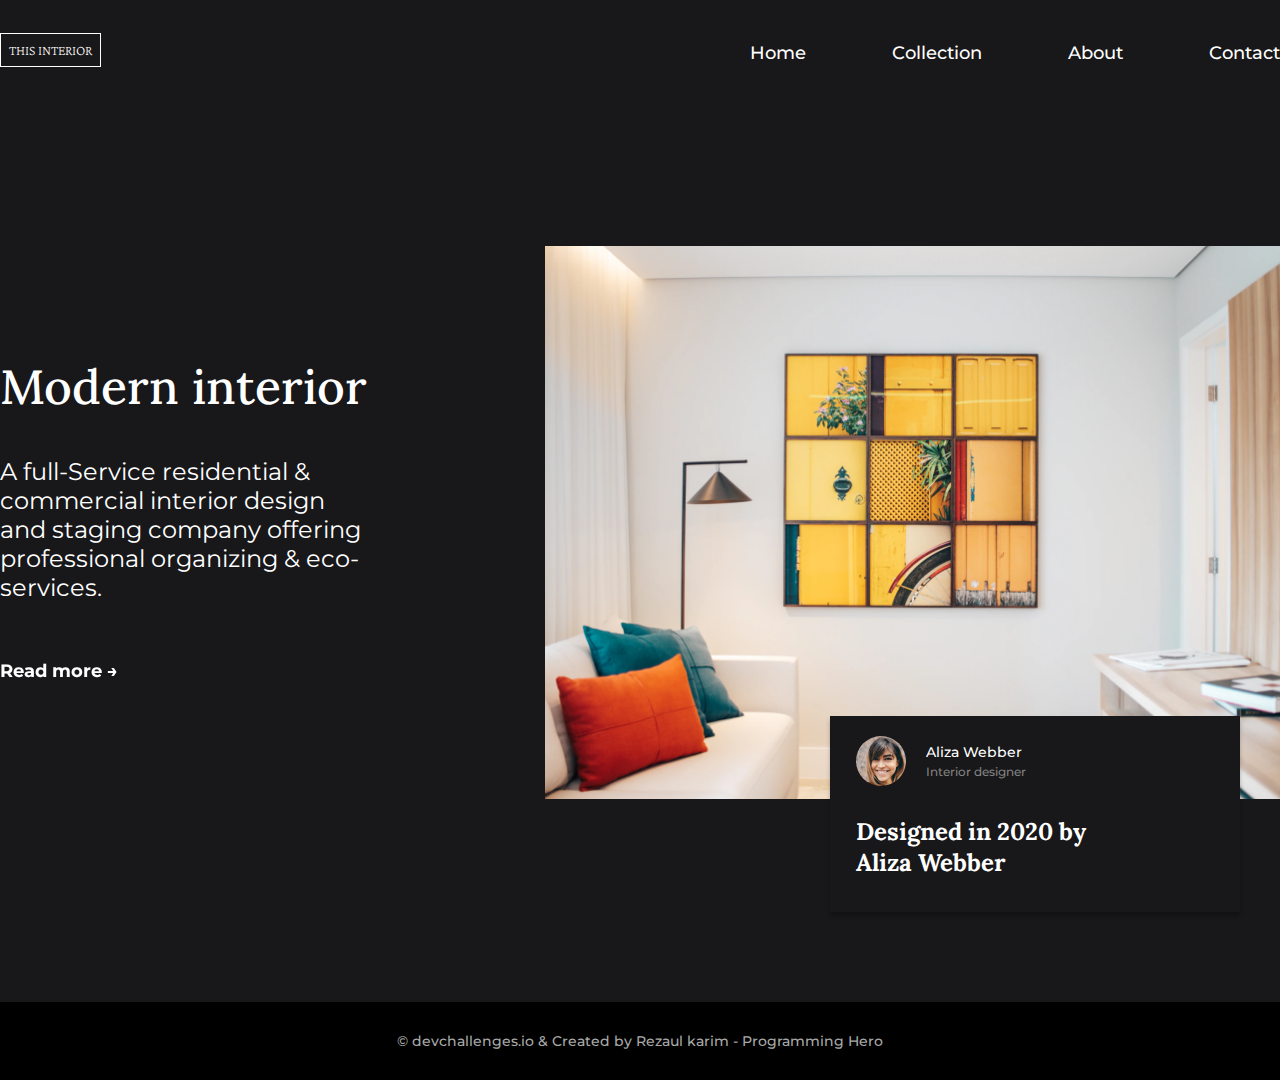
==== interior/index.html @ 589fedf9 "Interior Consultant Done" ====
<!DOCTYPE html>
<html lang="en">
  <head>
    <meta charset="UTF-8" />
    <meta name="viewport" content="width=device-width, initial-scale=1.0" />
    <link
      rel="shortcut icon"
      href="img/devchallenges.png"
      type="image/x-icon"
    />
    <title>Interior consultant</title>
    <!-- fonts -->
    <link
      href="https://fonts.googleapis.com/css2?family=Crimson+Pro:wght@200;400&family=Lora:wght@400;500;600;700&family=Montserrat:wght@300;400;500;600;700;800&display=swap"
      rel="stylesheet"
    />
    <!-- custom style -->
    <link rel="stylesheet" href="default.css" />
    <link rel="stylesheet" href="style.css" />
  </head>
  <body>
    <header class="header">
      <div class="logo-box"><span class="logo">This Interior</span></div>
      <nav class="nav">
        <ul class="nav-list">
          <li class="list-item"><a href="#" class="list-link">Home</a></li>
          <li class="list-item">
            <a href="#" class="list-link">Collection</a>
          </li>
          <li class="list-item"><a href="#" class="list-link">About</a></li>
          <li class="list-item"><a href="#" class="list-link">Contact</a></li>
        </ul>
      </nav>
    </header>
    <main class="main-container">
      <div class="hero-text">
        <h1>Modern interior</h1>
        <p>
          A full-Service residential & commercial interior design and staging
          company offering professional organizing & eco-services.
        </p>
        <a href="#" class="btn">Read more &rarr;</a>
      </div>
      <div class="hero-img">
        <img src="img/photo1.png" alt="Interior Design" />
        <div class="img-caption">
          <div class="designer-info">
            <img src="img/photo2.png" alt="Designer" />
            <div class="designer-name">
              <h4>Aliza Webber</h4>
              <p>Interior designer</p>
            </div>
          </div>
          <h2 class="design-right">
            Designed in 2020 by <span>Aliza Webber</span>
          </h2>
        </div>
      </div>
    </main>
    <footer class="footer">
      <p>
        &copy; devchallenges.io & Created by Rezaul karim - Programming Hero
      </p>
    </footer>
  </body>
</html>
---- interior/default.css ----
* {
  margin: 0;
  padding: 0;
}

*,
*::before,
*::after {
  box-sizing: inherit;
}

html {
  font-size: 62.5%;
  box-sizing: border-box;
  scroll-behavior: smooth;
}
img {
  max-width: 100%;
}
---- interior/style.css ----
body {
  font-family: "Montserrat", sans-serif;
  background: #181719;
  color: #fff;
}
.header {
  padding: 42px 0;
  display: grid;
  grid-template-columns: repeat(2, 1fr);
  max-width: 1290px;
  margin: 0 auto;
}
.logo {
  font-family: "Crimson Pro", serif;
  color: #fff;
  font-size: 14px;
  font-weight: 200;
  text-transform: uppercase;
  padding: 8px;
  border: 1px solid #fff;
}
.nav-list {
  display: flex;
  gap: 86px;
  justify-content: end;
}
.nav-list .list-item {
  list-style: none;
}
.nav-list .list-item .list-link {
  text-decoration: none;
  color: #fff;
  font-family: "Montserrat", sans-serif;
  font-size: 18px;
  font-weight: 500;
  padding-bottom: 8px;
  border-bottom: 2px solid transparent;
  transition: all 0.3s ease;
}
.nav-list .list-item .list-link:hover {
  font-weight: 700;
  border-bottom: 2px solid #fff;
}
.main-container {
  max-width: 1290px;
  margin: 0 auto;
  padding-top: 140px;
  padding-bottom: 200px;
  display: grid;
  grid-template-columns: 1fr 735px;
  gap: 170px;
}
.hero-text {
  align-self: center;
}
.hero-text h1 {
  font-family: "Lora", serif;
  font-size: 48px;
  font-weight: 500;
  line-height: normal;
  margin-bottom: 40px;
}
.hero-text p {
  font-size: 24px;
  font-weight: 400;
  line-height: normal;
  margin-bottom: 48px;
}
.btn {
  display: inline-block;
  color: #fff;
  font-size: 18px;
  font-weight: 700;
  text-decoration: none;
  padding: 10px 0px;
  transition: all 0.3s ease;
  backface-visibility: hidden;
}
.btn:hover {
  transform: scale(1.1);
  backface-visibility: hidden;
  box-shadow: 0 10px 10px rgba(0, 0, 0, 0.5);
}

.hero-img {
  position: relative;
}
.img-caption {
  padding: 20px 26px 34px;
  background: #181719;
  box-shadow: 0px 4px 4px 0px rgba(0, 0, 0, 0.25);
  position: absolute;
  bottom: -110px;
  right: 40px;
  z-index: 2;
  width: 410px;
}

.img-caption img {
  max-width: 50px;
  border-radius: 50%;
}

.img-caption .designer-info {
  display: flex;
  gap: 20px;
}
.img-caption .designer-info .designer-name {
  align-self: center;
}
.img-caption .designer-info .designer-name h4 {
  font-size: 14px;
  font-weight: 500;
  margin-bottom: 3px;
}
.img-caption .designer-info .designer-name p {
  color: #828282;
  font-size: 12px;
  font-weight: 500;
}
.img-caption .design-right {
  font-family: "Lora", serif;
  font-size: 24px;
  font-weight: 700;
  line-height: 1.3;
  margin-top: 30px;
}
.img-caption .design-right span {
  display: block;
}
.footer {
  padding: 30px 0;
  background-color: #000;
}
.footer p {
  color: #a9a9a9;
  text-align: center;
  font-size: 14px;
  font-weight: 500;
}
/* responsive */
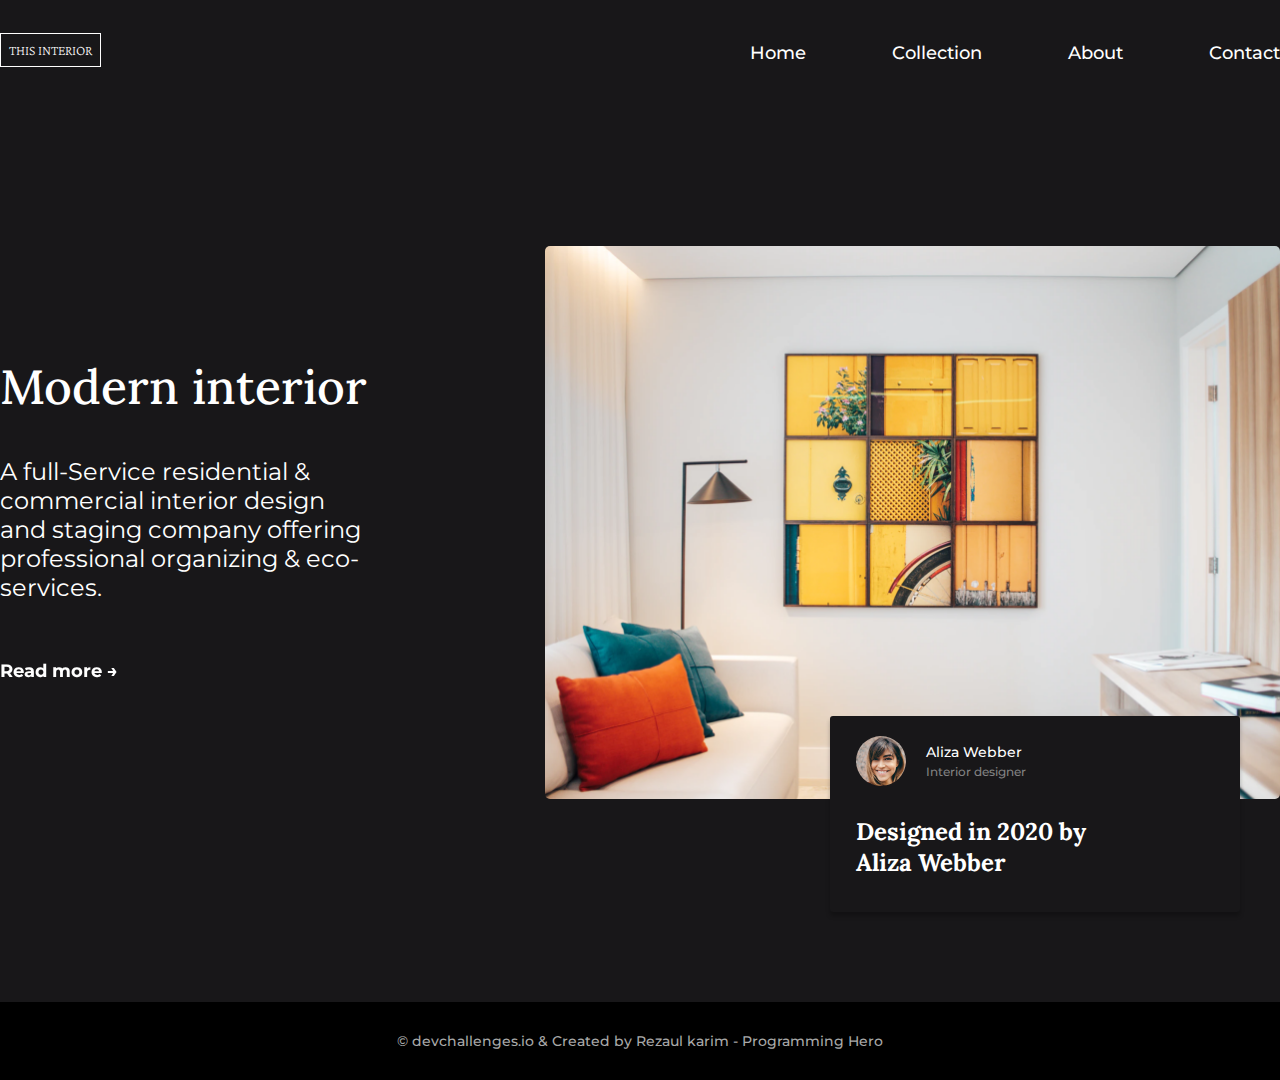
==== commit d256642a: "interior consultant - responsive" ====
--- a/interior/index.html
+++ b/interior/index.html
@@ -62,5 +62,7 @@
         &copy; devchallenges.io & Created by Rezaul karim - Programming Hero
       </p>
     </footer>
+
+    <script src="script.js"></script>
   </body>
 </html>
--- a/interior/style.css
+++ b/interior/style.css
@@ -84,6 +84,9 @@
 
 .hero-img {
   position: relative;
+}
+.hero-img img {
+  border-radius: 5px;
 }
 .img-caption {
   padding: 20px 26px 34px;
@@ -94,13 +97,12 @@
   right: 40px;
   z-index: 2;
   width: 410px;
-}
-
+  border-radius: 3px;
+}
 .img-caption img {
   max-width: 50px;
   border-radius: 50%;
 }
-
 .img-caption .designer-info {
   display: flex;
   gap: 20px;
@@ -139,3 +141,61 @@
   font-weight: 500;
 }
 /* responsive */
+
+@media screen and (max-width: 575px) {
+  body {
+    padding: 10px;
+  }
+  nav {
+    display: none;
+  }
+  .main-container {
+    padding-top: 0;
+    padding-bottom: 150px;
+    grid-template-columns: 1fr;
+    gap: 0;
+  }
+  .hero-text {
+    margin-bottom: 25px;
+  }
+  .hero-text h1 {
+    font-size: 36px;
+    margin-bottom: 25px;
+  }
+  .hero-text p {
+    font-size: 16px;
+    margin-bottom: 25px;
+  }
+  .img-caption {
+    right: 20px;
+  }
+}
+
+@media screen and (min-width: 576px) and (max-width: 992px) {
+  .header {
+    grid-template-columns: 200px 1fr;
+    padding: 40px 20px;
+  }
+  .main-container {
+    grid-template-columns: 1fr 1fr;
+    gap: 50px;
+    padding-left: 20px;
+    padding-right: 20px;
+  }
+  .hero-text {
+    margin-bottom: 25px;
+  }
+  .hero-text h1 {
+    font-size: 40px;
+  }
+  .hero-text p {
+    font-size: 20px;
+  }
+  .img-caption {
+    right: 20px;
+    width: 300px;
+  }
+  .img-caption .design-right {
+    font-size: 20px;
+  }
+}
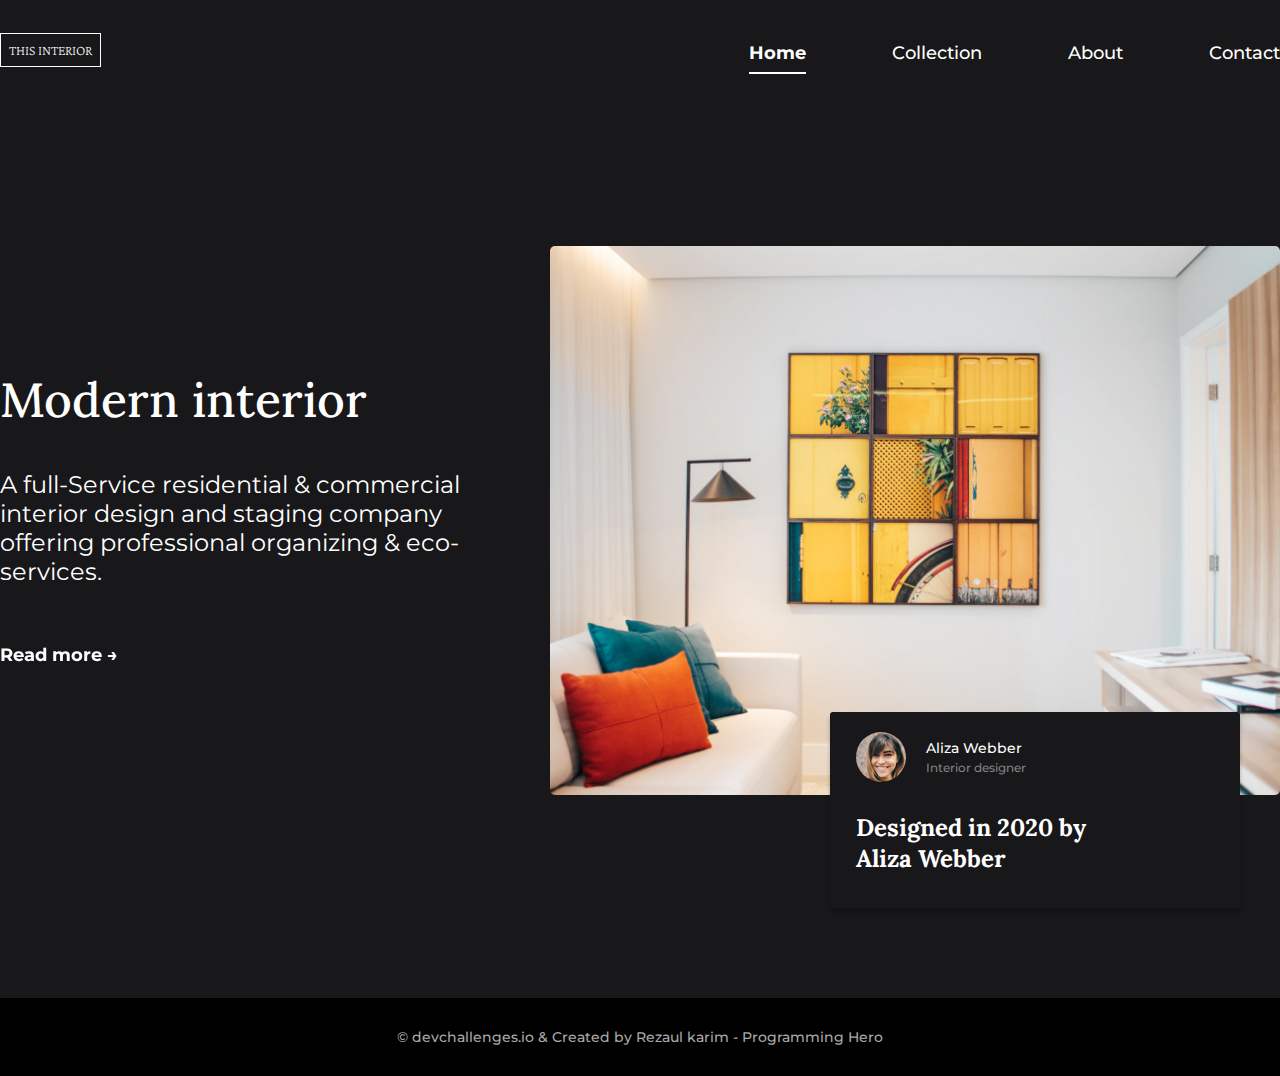
==== commit 83ef2527: "Created Hamberger Menu using javaScript-Done" ====
--- a/interior/index.html
+++ b/interior/index.html
@@ -22,14 +22,26 @@
     <header class="header">
       <div class="logo-box"><span class="logo">This Interior</span></div>
       <nav class="nav">
+        <div class="hamberger-open">
+          <button class="open">
+            <span></span>
+          </button>
+        </div>
         <ul class="nav-list">
-          <li class="list-item"><a href="#" class="list-link">Home</a></li>
+          <li class="list-item">
+            <a href="#" class="list-link active">Home</a>
+          </li>
           <li class="list-item">
             <a href="#" class="list-link">Collection</a>
           </li>
           <li class="list-item"><a href="#" class="list-link">About</a></li>
           <li class="list-item"><a href="#" class="list-link">Contact</a></li>
         </ul>
+        <div class="hamberger-close">
+          <button class="close">
+            <span></span>
+          </button>
+        </div>
       </nav>
     </header>
     <main class="main-container">
--- a/interior/style.css
+++ b/interior/style.css
@@ -19,6 +19,11 @@
   padding: 8px;
   border: 1px solid #fff;
 }
+
+.hamberger-open,
+.hamberger-close {
+  display: none;
+}
 .nav-list {
   display: flex;
   gap: 86px;
@@ -37,7 +42,8 @@
   border-bottom: 2px solid transparent;
   transition: all 0.3s ease;
 }
-.nav-list .list-item .list-link:hover {
+.nav-list .list-item .list-link:hover,
+.nav-list .list-item .list-link.active {
   font-weight: 700;
   border-bottom: 2px solid #fff;
 }
@@ -47,8 +53,8 @@
   padding-top: 140px;
   padding-bottom: 200px;
   display: grid;
-  grid-template-columns: 1fr 735px;
-  gap: 170px;
+  grid-template-columns: 1fr 57%;
+  gap: 3%;
 }
 .hero-text {
   align-self: center;
@@ -142,12 +148,9 @@
 }
 /* responsive */
 
-@media screen and (max-width: 575px) {
+@media screen and (max-width: 768px) {
   body {
     padding: 10px;
-  }
-  nav {
-    display: none;
   }
   .main-container {
     padding-top: 0;
@@ -167,11 +170,105 @@
     margin-bottom: 25px;
   }
   .img-caption {
+    padding: 10px;
     right: 20px;
-  }
-}
-
-@media screen and (min-width: 576px) and (max-width: 992px) {
+    width: 270px;
+  }
+
+  /* nav-menu */
+
+  .header {
+    grid-template-columns: 1fr 30px;
+    align-items: center;
+  }
+  .header.open-menu {
+    display: grid;
+  }
+
+  nav .nav-list {
+    flex-direction: column;
+    justify-content: center;
+    align-items: center;
+    gap: 30px;
+    position: absolute;
+    left: -100%;
+    top: 0;
+    transition: all 0.3s linear;
+    width: 100%;
+    height: 100vh;
+    background-color: #000;
+    z-index: 99;
+  }
+  nav .nav-list.open-menu {
+    left: 0;
+  }
+  nav.open-menu .nav-list {
+    display: flex;
+    flex-direction: column;
+    justify-content: center;
+    align-items: center;
+  }
+  .hamberger-close {
+    display: none;
+  }
+  .hamberger-close.open-menu {
+    position: absolute;
+    top: 50px;
+    right: 20px;
+    display: inline-block;
+    z-index: 9999;
+  }
+  .hamberger-close .close {
+    background-color: transparent;
+    border: none;
+  }
+
+  .hamberger-open {
+    display: inline-block;
+    text-align: end;
+    transform: translateY(-4px);
+  }
+  .hamberger-open .open {
+    background-color: transparent;
+    border: none;
+  }
+  .hamberger-open span,
+  .hamberger-close .close span {
+    display: inline-block;
+    width: 20px;
+    height: 2px;
+    background-color: #fff;
+    position: relative;
+  }
+  .hamberger-close .close span {
+    background-color: transparent;
+  }
+  .hamberger-close .close span::before,
+  .hamberger-close .close span::after,
+  .hamberger-open span::before,
+  .hamberger-open span::after {
+    content: "";
+    position: absolute;
+    width: 100%;
+    height: 2px;
+    background-color: #fff;
+    left: 0;
+  }
+  .hamberger-open span::before {
+    top: -6px;
+  }
+  .hamberger-open span::after {
+    top: 6px;
+  }
+
+  .hamberger-close .close span::before {
+    transform: translate(-50%, -50%) rotate(45deg);
+  }
+  .hamberger-close .close span::after {
+    transform: translate(-50%, -50%) rotate(-45deg);
+  }
+}
+@media screen and (min-width: 769px) and (max-width: 992px) {
   .header {
     grid-template-columns: 200px 1fr;
     padding: 40px 20px;
